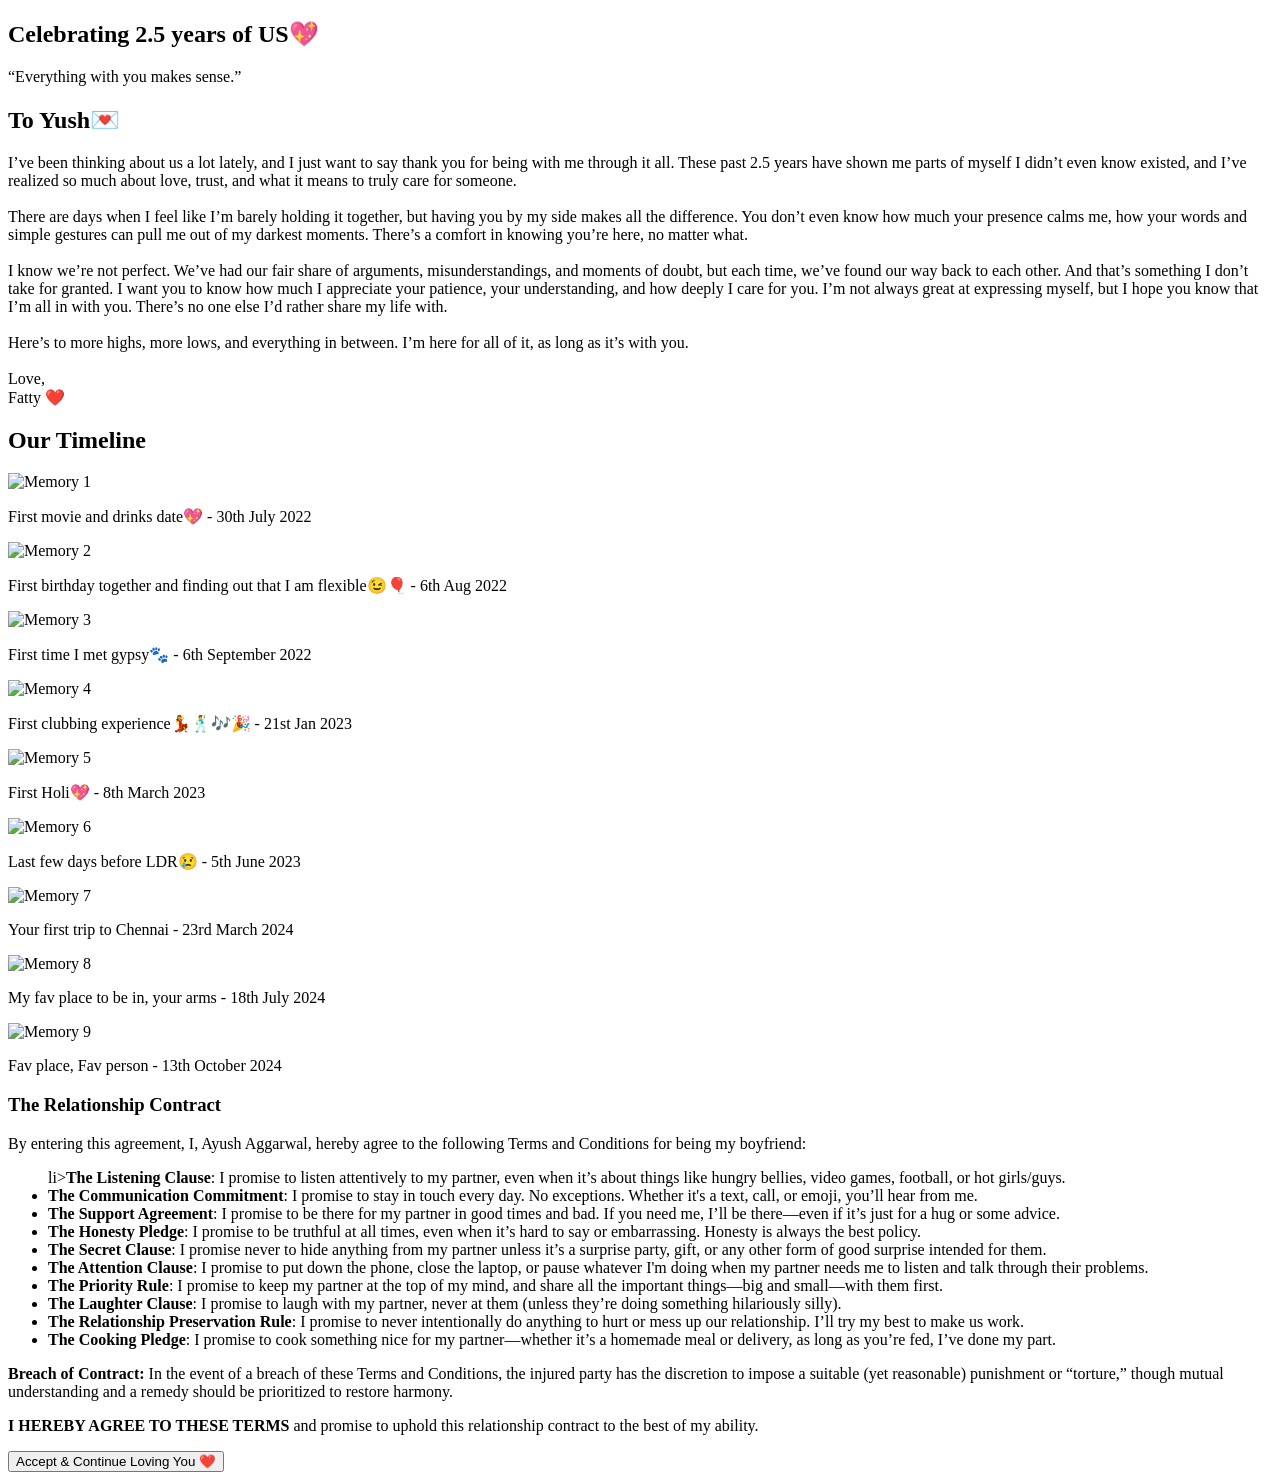
==== index.html @ 3c85c22f "Create index.html" ====
<!DOCTYPE html>
<html lang="en">
<head>
    <meta charset="UTF-8">
    <meta name="viewport" content="width=device-width, initial-scale=1.0">
    <title>915 and Counting!</title>
    <link href="https://fonts.googleapis.com/css2?family=Great+Vibes&family=Merriweather&family=Pacifico&display=swap" rel="stylesheet">
    <link rel="stylesheet" href="styles.css">
</head>
<body>
    <!-- Landing Page -->
    <section id="landing">
        <h1>Celebrating 2.5 years of US💖</h1>
        <p class="quote">“Everything with you makes sense.”</p>
        <div class="animation"></div>
    </section>

    <!-- Love Letter Section -->
    <section id="love-letter">
        <h2>To Yush💌</h2>
        <p>
            I’ve been thinking about us a lot lately, and I just want to say thank you for being with me through it all. These past 2.5 years have shown me parts of myself I didn’t even know existed, and I’ve realized so much about love, trust, and what it means to truly care for someone.
            <br><br>
            There are days when I feel like I’m barely holding it together, but having you by my side makes all the difference. You don’t even know how much your presence calms me, how your words and simple gestures can pull me out of my darkest moments. There’s a comfort in knowing you’re here, no matter what.
            <br><br>
            I know we’re not perfect. We’ve had our fair share of arguments, misunderstandings, and moments of doubt, but each time, we’ve found our way back to each other. And that’s something I don’t take for granted. I want you to know how much I appreciate your patience, your understanding, and how deeply I care for you. I’m not always great at expressing myself, but I hope you know that I’m all in with you. There’s no one else I’d rather share my life with.
            <br><br>
            Here’s to more highs, more lows, and everything in between. I’m here for all of it, as long as it’s with you.
            <br><br>
            Love, <br>Fatty ❤️
        </p>
    </section>

    <!-- Memory Timeline -->
    <section id="timeline">
        <h2>Our Timeline</h2>
        <div class="timeline-item">
            <img src="your-photo1.jpg" alt="Memory 1">
            <p>First movie and drinks date💖 - 30th July 2022</p>
        </div>
     <div class="timeline-item">
            <img src="your-photo2.jpg" alt="Memory 2">
            <p>First birthday together and finding out that I am flexible😉🎈 - 6th Aug 2022</p>
        </div>
        <div class="timeline-item">
            <img src="your-photo3.jpg" alt="Memory 3">
            <p>First time I met gypsy🐾 - 6th September 2022</p>
        </div>
        <div class="timeline-item">
            <img src="your-photo4.jpg" alt="Memory 4">
            <p>First clubbing experience💃🕺🎶🎉 - 21st Jan 2023</p>
        </div>
        <div class="timeline-item">
            <img src="your-photo5.jpg" alt="Memory 5">
            <p>First Holi💖 - 8th March 2023</p>
        </div>
        <div class="timeline-item">
            <img src="your-photo6.jpg" alt="Memory 6">
            <p>Last few days before LDR😢 - 5th June 2023</p>
        </div>
        <div class="timeline-item">
            <img src="your-photo7.jpg" alt="Memory 7">
            <p>Your first trip to Chennai - 23rd March 2024</p>
        </div>
        <div class="timeline-item">
            <img src="your-photo8.jpg" alt="Memory 8">
            <p>My fav place to be in, your arms - 18th July 2024</p>
        </div>
        <div class="timeline-item">
            <img src="your-photo9.jpg" alt="Memory 9">
            <p>Fav place, Fav person - 13th October 2024</p>
        </div>
    </section>

    <!-- Terms and Conditions -->
    <section id="terms">
        <h3>The Relationship Contract</h3>
        <p>By entering this agreement, I, Ayush Aggarwal, hereby agree to the following Terms and Conditions for being my boyfriend:</p>
        <ul>
            li><b>The Listening Clause</b>: I promise to listen attentively to my partner, even when it’s about things like hungry bellies, video games, football, or hot girls/guys.</li>
            <li><b>The Communication Commitment</b>: I promise to stay in touch every day. No exceptions. Whether it's a text, call, or emoji, you’ll hear from me.</li>
            <li><b>The Support Agreement</b>: I promise to be there for my partner in good times and bad. If you need me, I’ll be there—even if it’s just for a hug or some advice.</li>
            <li><b>The Honesty Pledge</b>: I promise to be truthful at all times, even when it’s hard to say or embarrassing. Honesty is always the best policy.</li>
            <li><b>The Secret Clause</b>: I promise never to hide anything from my partner unless it’s a surprise party, gift, or any other form of good surprise intended for them.</li>
            <li><b>The Attention Clause</b>: I promise to put down the phone, close the laptop, or pause whatever I'm doing when my partner needs me to listen and talk through their problems.</li>
            <li><b>The Priority Rule</b>: I promise to keep my partner at the top of my mind, and share all the important things—big and small—with them first.</li>
            <li><b>The Laughter Clause</b>: I promise to laugh with my partner, never at them (unless they’re doing something hilariously silly).</li>
            <li><b>The Relationship Preservation Rule</b>: I promise to never intentionally do anything to hurt or mess up our relationship. I’ll try my best to make us work.</li>
            <li><b>The Cooking Pledge</b>: I promise to cook something nice for my partner—whether it’s a homemade meal or delivery, as long as you’re fed, I’ve done my part.</li>
        </ul>
        <p><b>Breach of Contract:</b> In the event of a breach of these Terms and Conditions, the injured party has the discretion to impose a suitable (yet reasonable) punishment or “torture,” though mutual understanding and a remedy should be prioritized to restore harmony.</p>
        <p><b>I HEREBY AGREE TO THESE TERMS</b> and promise to uphold this relationship contract to the best of my ability.</p>
    </section>

    <!-- Accept Button -->
    <section id="accept">
        <button onclick="showPopUp()">Accept & Continue Loving You ❤️</button>
    </section>

    <!-- Pop-up -->
    <div id="popup" style="display: none;">
        <p>Yay! Now, will you be my Valentine?</p>
        <button onclick="closePopUp()">Yes</button>
        <button onclick="acceptValentine()">Absolutely</button>
    </div>

    <script src="script.js"></script>
</body>
</html>
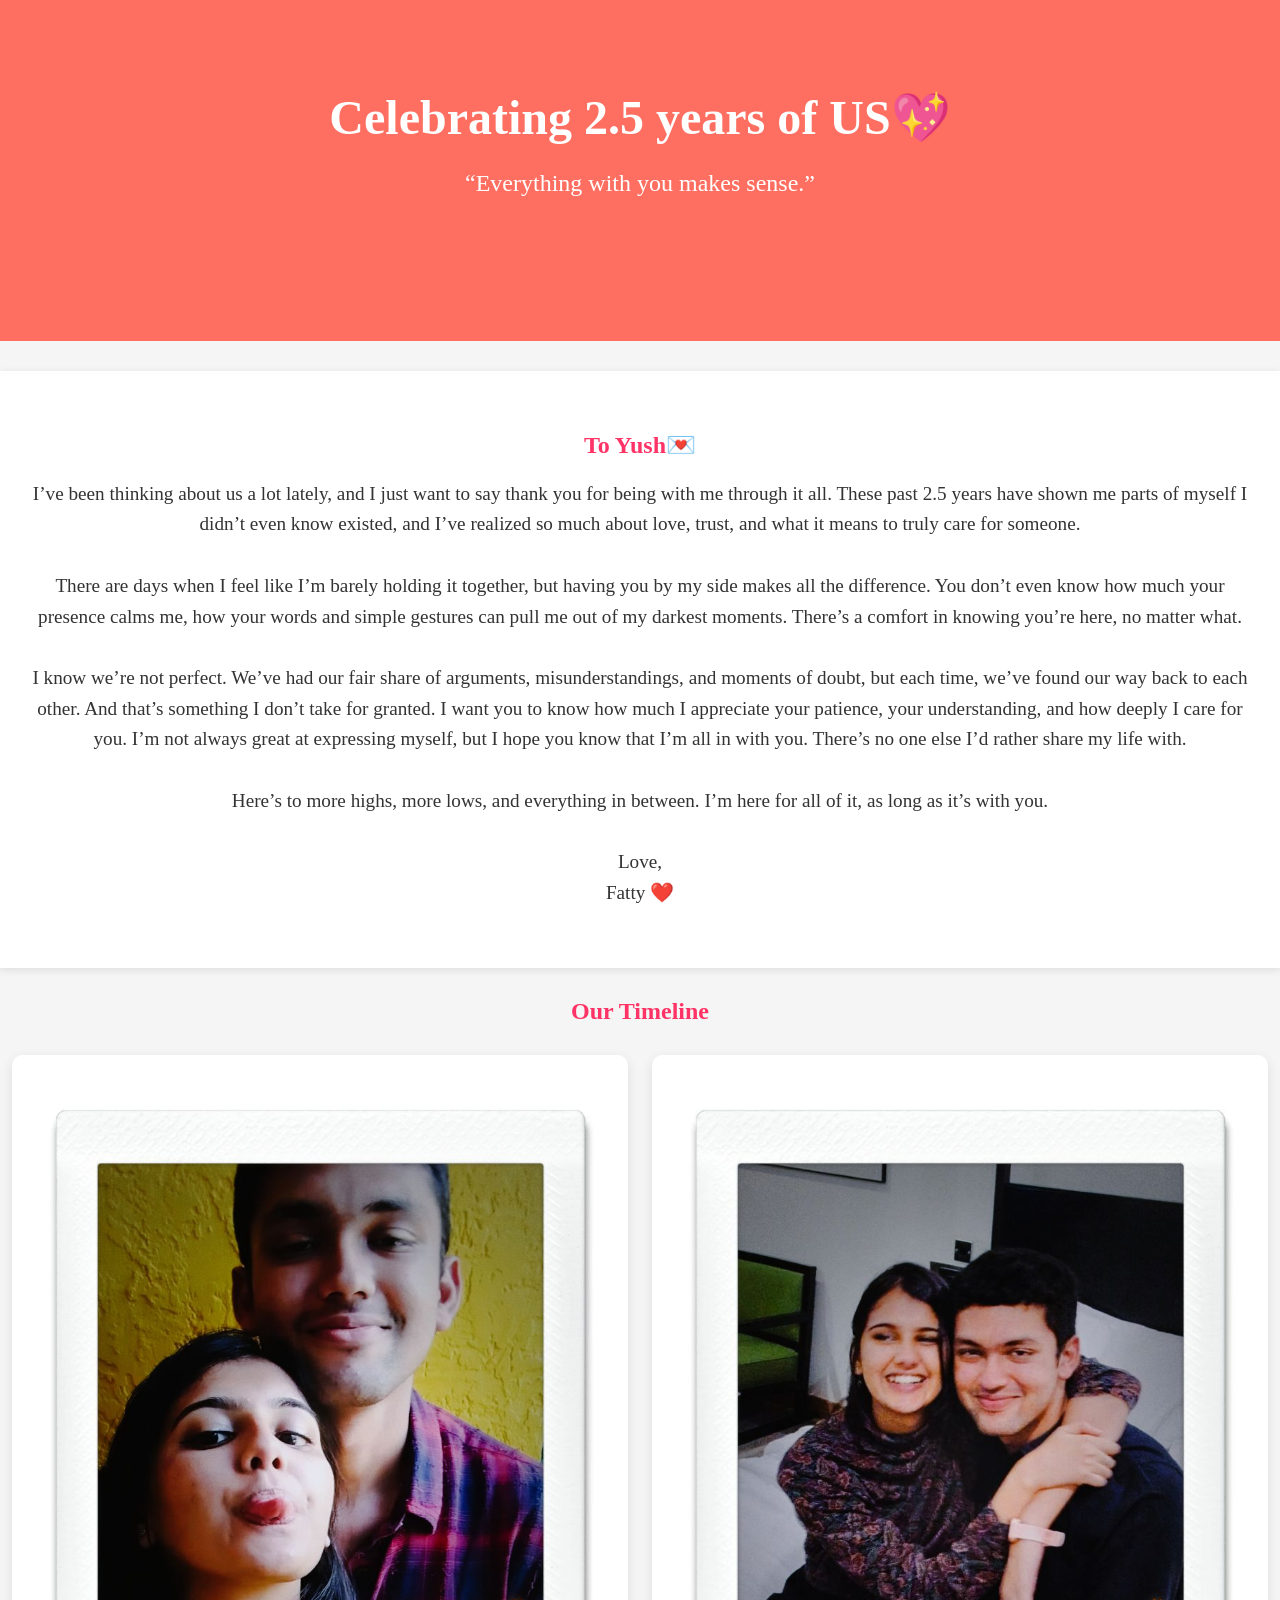
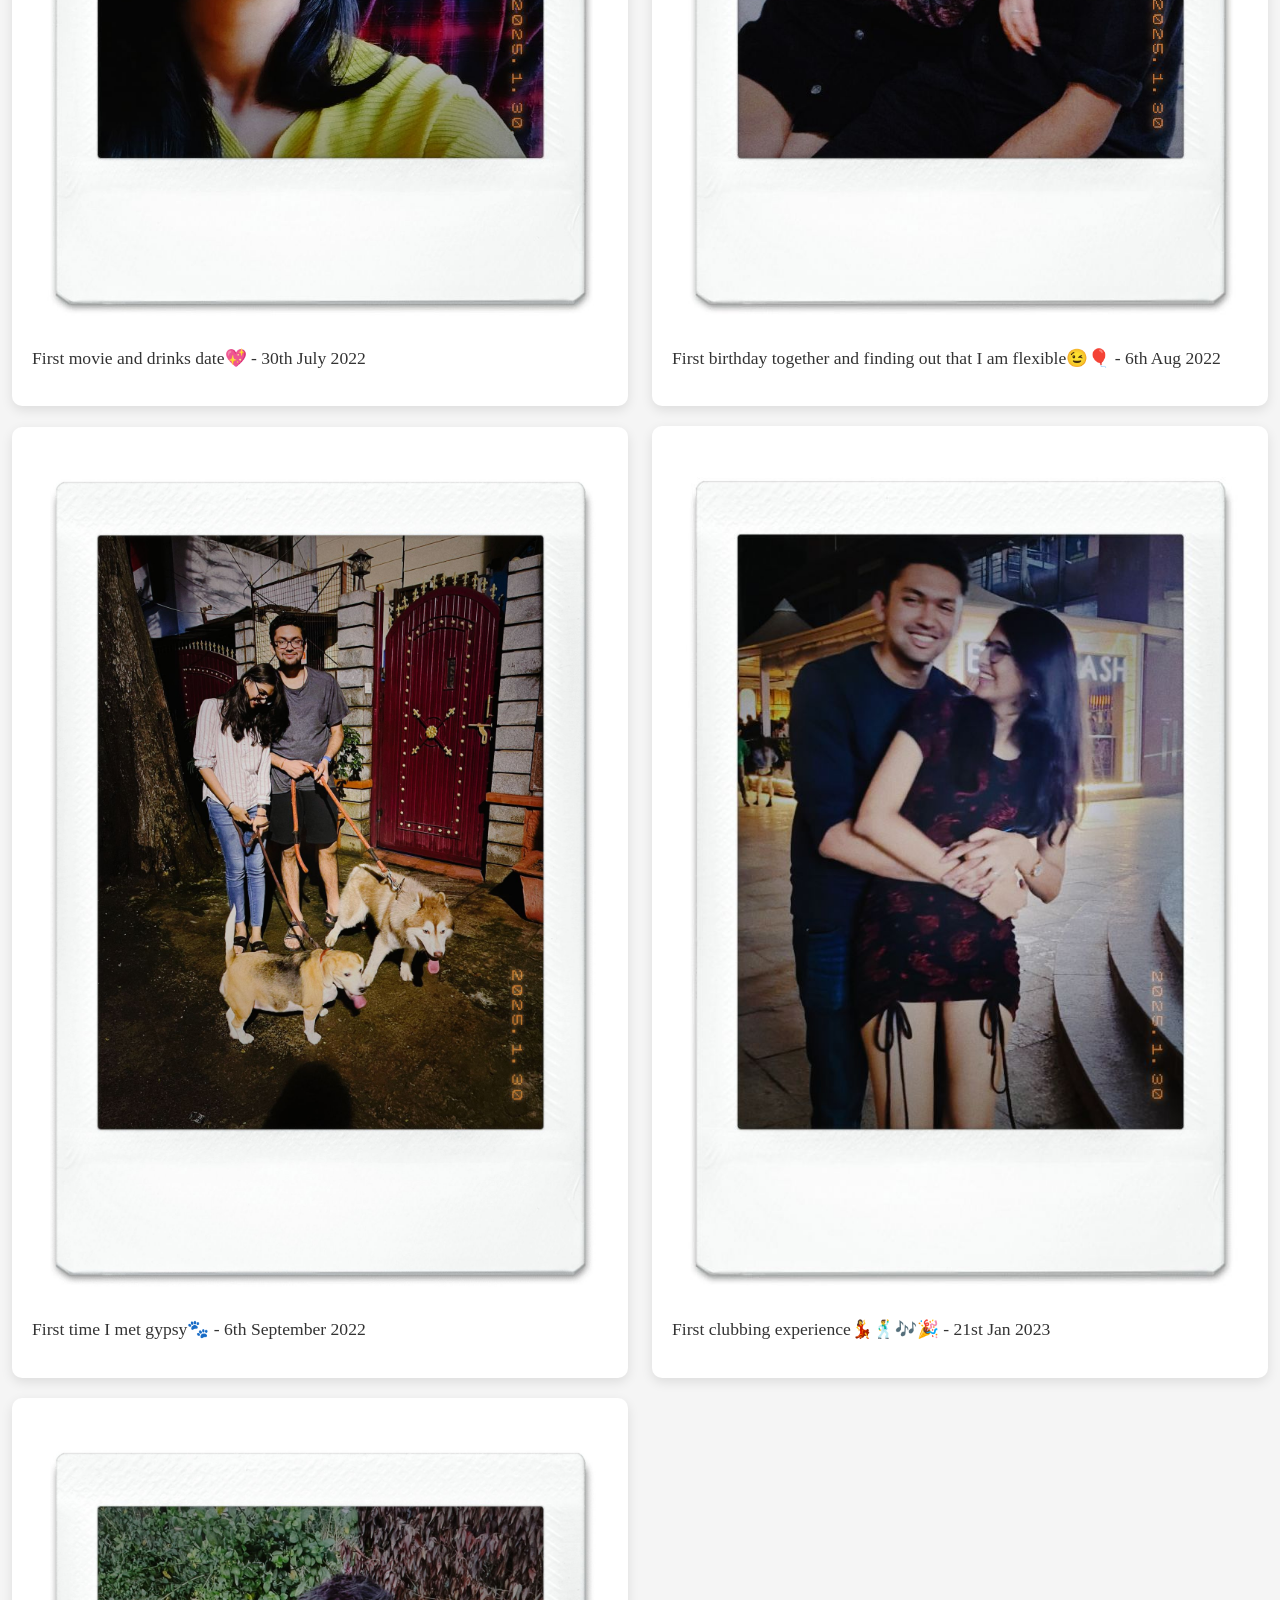
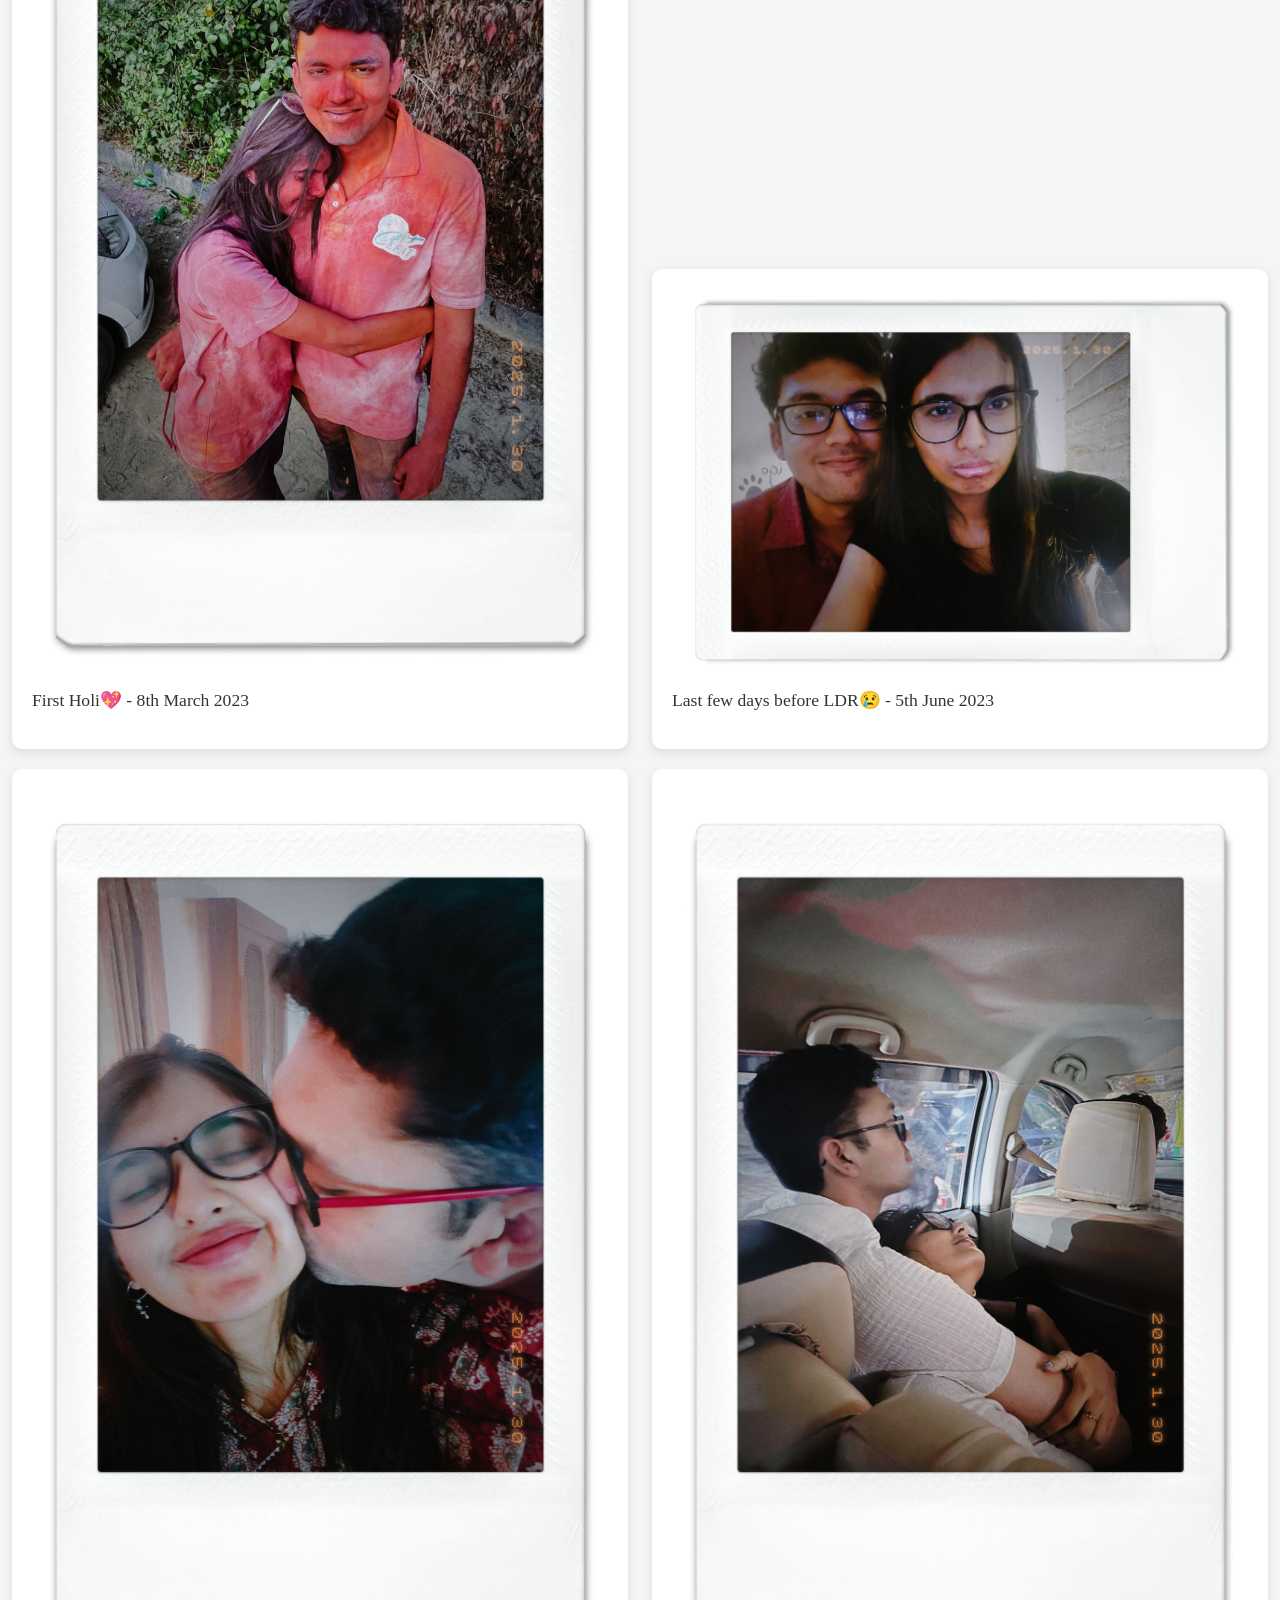
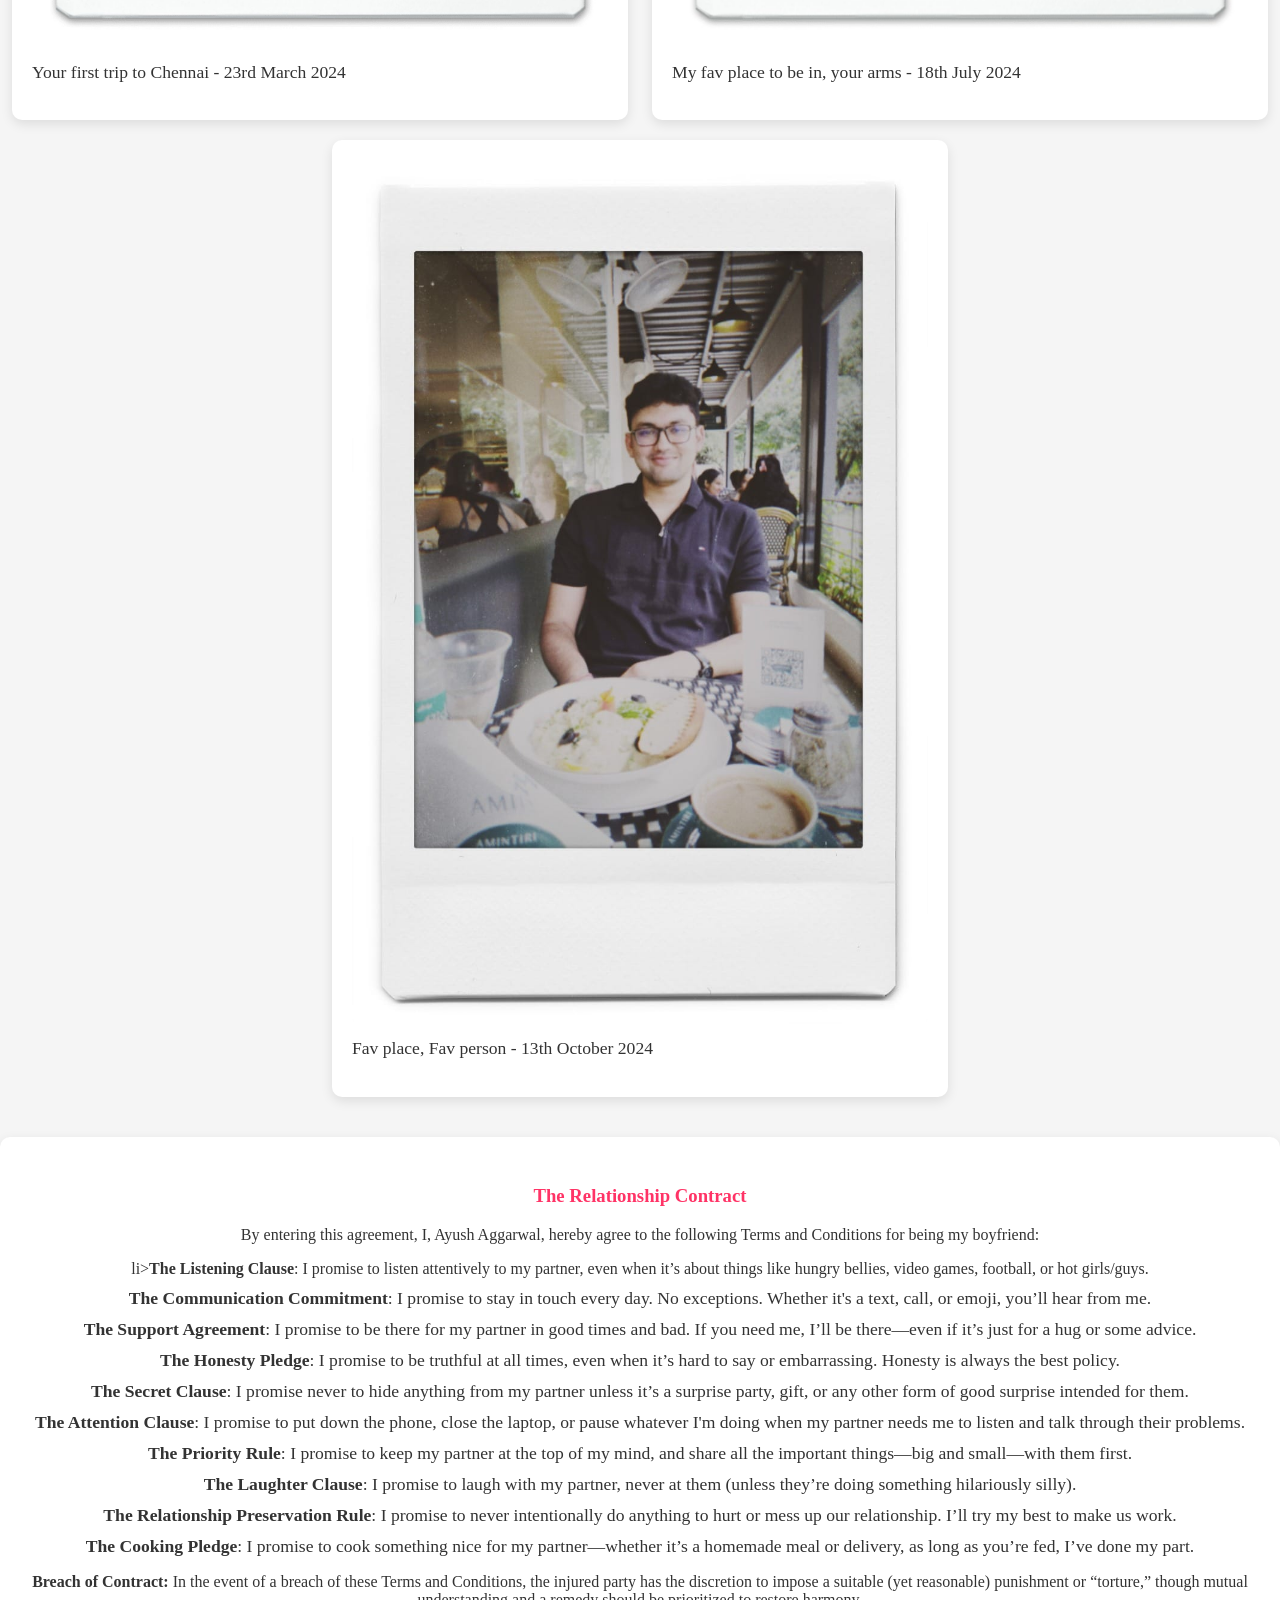
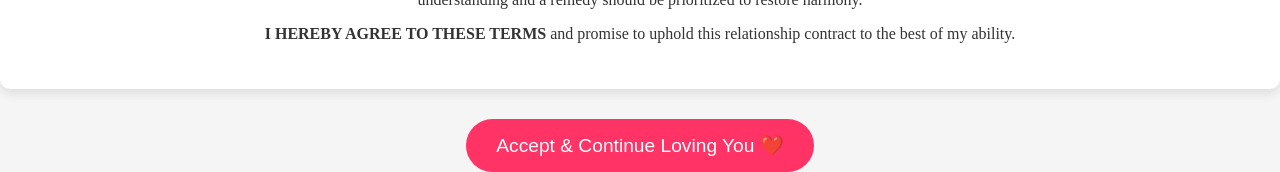
==== commit 1e857cca: "Update index.html" ====
--- a/index.html
+++ b/index.html
@@ -101,7 +101,7 @@
     <div id="popup" style="display: none;">
         <p>Yay! Now, will you be my Valentine?</p>
         <button onclick="closePopUp()">Yes</button>
-        <button onclick="acceptValentine()">Absolutely</button>
+        <button onclick="window.location.href='newpage.html';">Absolutely</button>
     </div>
 
     <script src="script.js"></script>
--- a/styles.css
+++ b/styles.css
@@ -0,0 +1,133 @@
+/* General Styles */
+body {
+    font-family: 'Merriweather', serif;
+    margin: 0;
+    padding: 0;
+    background: #f5f5f5;
+    color: #333;
+    text-align: center;
+}
+
+/* Landing Section */
+#landing {
+    background: #ff6f61;
+    color: white;
+    padding: 50px 0;
+}
+
+#landing h1 {
+    font-family: 'Pacifico', cursive;
+    font-size: 3em;
+    margin-bottom: 10px;
+}
+
+#landing .quote {
+    font-size: 1.5em;
+    font-family: 'Great Vibes', cursive;
+}
+
+/* Animation for the landing */
+.animation {
+    width: 50px;
+    height: 50px;
+    margin: 20px auto;
+    background: url('https://media.giphy.com/media/X6bcGVQL7X8iE/giphy.gif') no-repeat center;
+    background-size: contain;
+}
+
+/* Love Letter Section */
+#love-letter {
+    background: white;
+    padding: 40px 20px;
+    margin-top: 30px;
+    box-shadow: 0 2px 8px rgba(0, 0, 0, 0.1);
+}
+
+#love-letter h2 {
+    font-family: 'Pacifico', cursive;
+    color: #ff3366;
+}
+
+#love-letter p {
+    font-size: 1.2em;
+    line-height: 1.6;
+}
+
+/* Memory Timeline */
+#timeline {
+    margin: 30px 0;
+}
+
+#timeline h2 {
+    font-family: 'Pacifico', cursive;
+    color: #ff3366;
+    margin-bottom: 20px;
+}
+
+.timeline-item {
+    display: inline-block;
+    width: 45%;
+    margin: 10px;
+    padding: 20px;
+    background: white;
+    border-radius: 10px;
+    box-shadow: 0 4px 12px rgba(0, 0, 0, 0.1);
+    text-align: left;
+}
+
+.timeline-item img {
+    width: 100%;
+    border-radius: 8px;
+}
+
+.timeline-item p {
+    font-size: 1.1em;
+    margin-top: 10px;
+}
+
+/* Terms and Conditions */
+#terms {
+    background: #fff;
+    padding: 30px;
+    margin: 30px 0;
+    border-radius: 10px;
+    box-shadow: 0 4px 12px rgba(0, 0, 0, 0.1);
+}
+
+#terms h3 {
+    font-family: 'Pacifico', cursive;
+    color: #ff3366;
+}
+
+#terms ul {
+    list-style-type: none;
+    padding: 0;
+}
+
+#terms li {
+    font-size: 1.1em;
+    margin: 10px 0;
+}
+
+/* Button Styles */
+button {
+    padding: 15px 30px;
+    background: #ff3366;
+    color: white;
+    border: none;
+    border-radius: 30px;
+    cursor: pointer;
+    font-size: 1.2em;
+}
+
+button:hover {
+    background: #ff6f61;
+}
+
+#popup button {
+    background: #ff6f61;
+}
+
+#popup button:hover {
+    background: #ff3366;
+}
